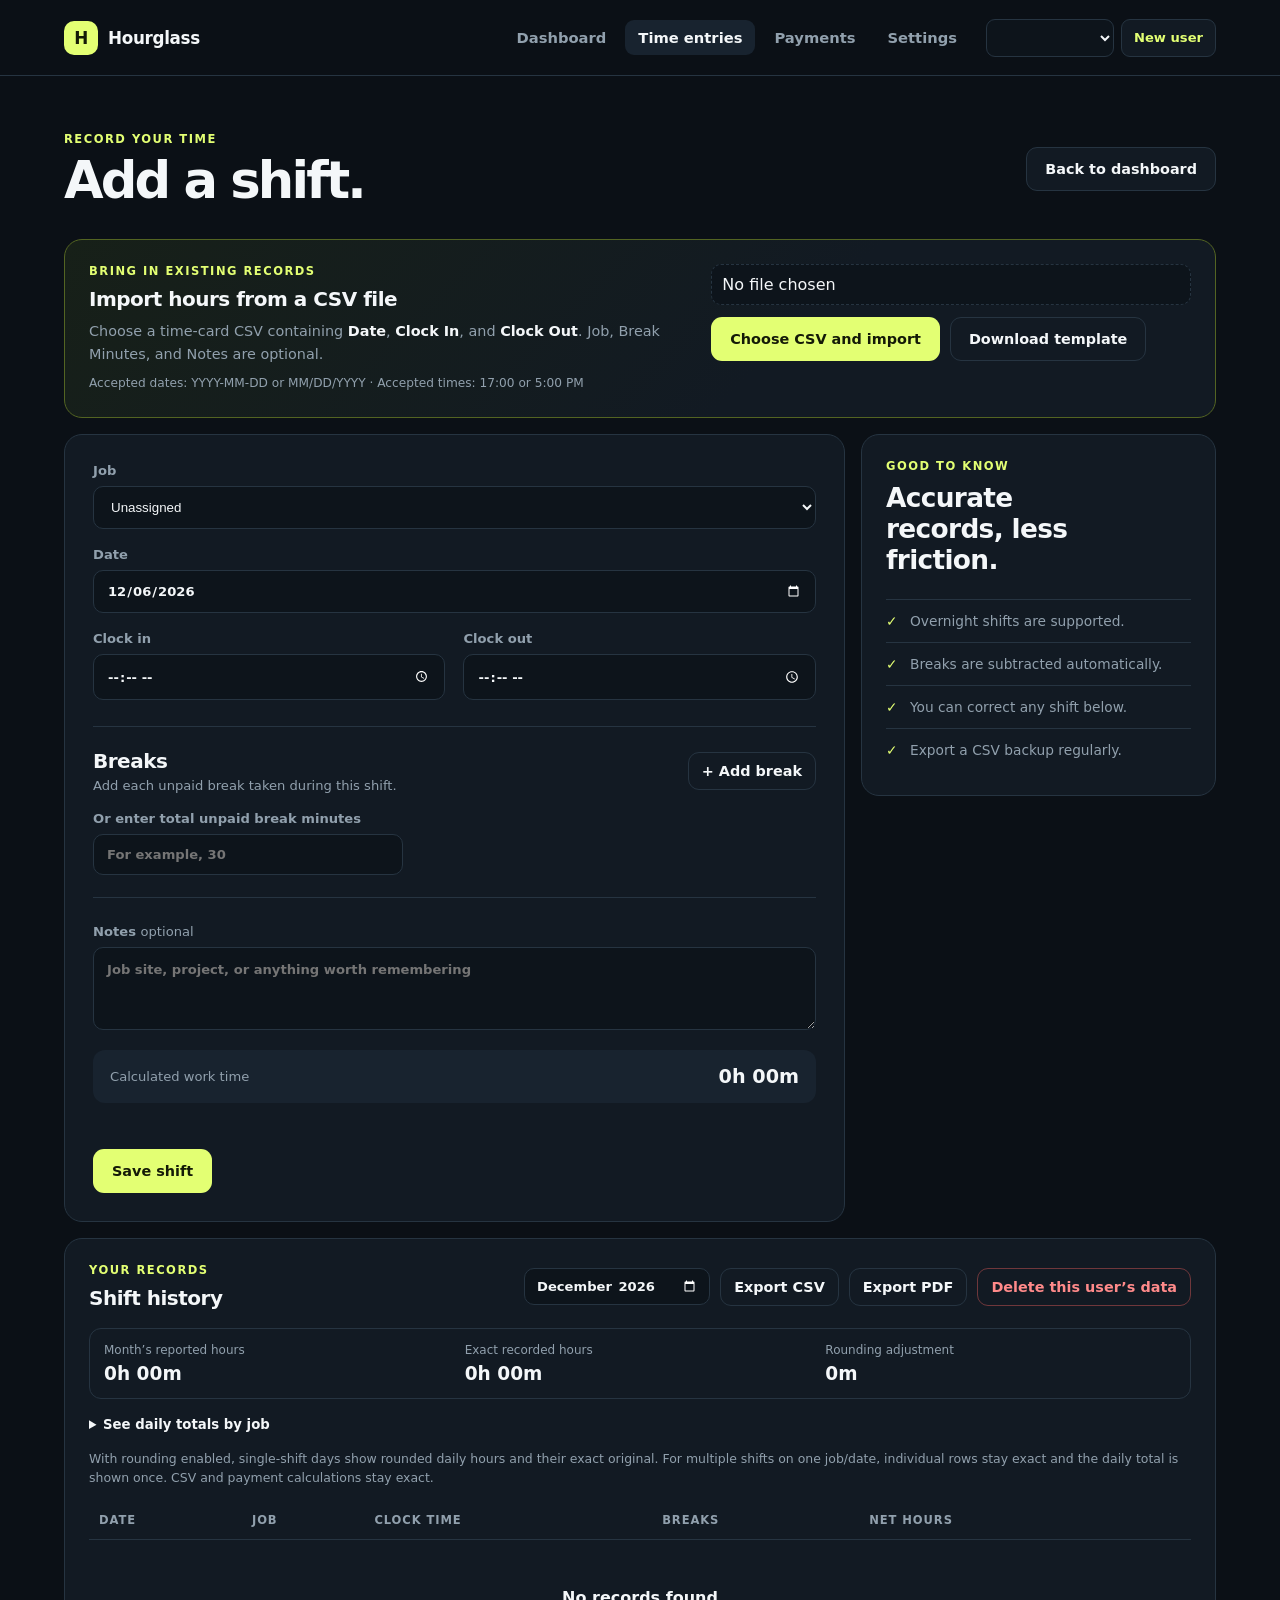
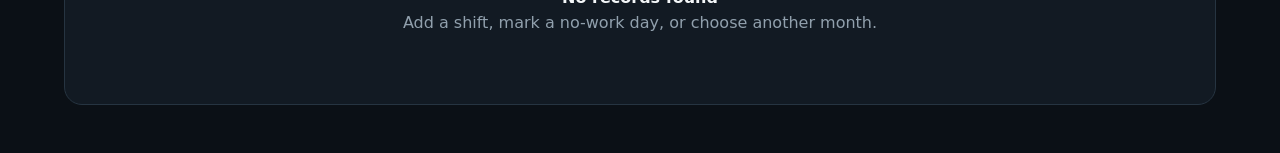
==== docs/entry.html @ 71972e92 "Build 36; added time rounding to daily hours, to nearest quarter hour" ====
<!doctype html>
<html lang="en">
<head>
  <meta charset="utf-8">
  <meta name="viewport" content="width=device-width, initial-scale=1">
  <meta http-equiv="Content-Security-Policy" content="default-src 'self'; script-src 'self'; style-src 'self' 'unsafe-inline'; img-src 'self' data: blob:; connect-src 'none'; media-src 'none'; object-src 'none'; frame-src 'none'; base-uri 'none'; form-action 'self'; worker-src 'none'; manifest-src 'self'">
  <meta name="referrer" content="no-referrer">
  <meta name="description" content="Record and manage work shifts and breaks.">
  <title>Hourglass — Time entries</title>
  <link rel="stylesheet" href="styles.css?v=36">
</head>
<body>
  <header class="site-header">
    <a class="brand" href="index.html" aria-label="Hourglass dashboard">
      <span class="brand-mark" aria-hidden="true">H</span>
      <span>Hourglass</span>
    </a>
    <div class="header-tools">
      <nav aria-label="Primary navigation">
        <a href="index.html">Dashboard</a>
        <a class="active" href="entry.html" aria-current="page">Time entries</a>
        <a href="payments.html">Payments</a>
        <a href="settings.html">Settings</a>
      </nav>
      <div class="profile-controls">
        <select id="profile-switcher" aria-label="Current user"></select>
        <button class="profile-add" id="create-profile-open" type="button">New user</button>
      </div>
    </div>
  </header>

  <main class="shell">
    <section class="page-heading compact-heading">
      <div>
        <p class="eyebrow">Record your time</p>
        <h1 id="form-title">Add a shift.</h1>
      </div>
      <a class="button secondary" href="index.html">Back to dashboard</a>
    </section>

    <section class="panel import-panel" id="import" aria-labelledby="import-title">
      <div class="import-copy">
        <p class="eyebrow">Bring in existing records</p>
        <h2 id="import-title">Import hours from a CSV file</h2>
        <p>Choose a time-card CSV containing <strong>Date</strong>, <strong>Clock In</strong>, and <strong>Clock Out</strong>. Job, Break Minutes, and Notes are optional.</p>
        <p class="import-formats">Accepted dates: YYYY-MM-DD or MM/DD/YYYY · Accepted times: 17:00 or 5:00 PM</p>
      </div>
      <div class="import-controls">
        <input id="import-file" type="file" accept=".csv,text/csv">
        <div class="import-buttons">
          <button class="button primary" id="import-csv" type="button">Choose CSV and import</button>
          <a class="button secondary" href="timecard-template.csv" download>Download template</a>
        </div>
        <div id="import-message" class="import-message" role="status" aria-live="polite"></div>
      </div>
    </section>

    <section class="entry-layout">
      <form id="shift-form" class="panel form-panel" novalidate>
        <input type="hidden" id="shift-id">
        <div class="form-grid">
          <label class="field full-field">
            <span>Job</span>
            <select id="job"></select>
          </label>
          <label class="field full-field">
            <span>Date</span>
            <input id="work-date" type="date" required>
          </label>
          <label class="field">
            <span>Clock in</span>
            <input id="clock-in" type="time" required>
          </label>
          <label class="field">
            <span>Clock out</span>
            <input id="clock-out" type="time" required>
          </label>
        </div>

        <div class="break-section">
          <div class="section-line">
            <div>
              <h2>Breaks</h2>
              <p>Add each unpaid break taken during this shift.</p>
            </div>
            <button class="button ghost small" id="add-break" type="button">+ Add break</button>
          </div>
          <div id="break-list"></div>
          <label class="field break-total-field">
            <span>Or enter total unpaid break minutes</span>
            <input id="break-minutes" type="number" min="0" max="1439" step="1" inputmode="numeric" placeholder="For example, 30">
          </label>
        </div>

        <label class="field">
          <span>Notes <em>optional</em></span>
          <textarea id="notes" rows="3" maxlength="240" placeholder="Job site, project, or anything worth remembering"></textarea>
        </label>

        <div class="calculation" aria-live="polite">
          <span>Calculated work time</span>
          <strong id="calculated-total">0h 00m</strong>
        </div>
        <div id="form-message" class="form-message" role="alert"></div>
        <div class="form-actions">
          <button class="button primary" type="submit" id="save-button">Save shift</button>
          <button class="button secondary hidden" type="button" id="cancel-edit">Cancel edit</button>
        </div>
      </form>

      <aside class="panel tips-panel">
        <p class="eyebrow">Good to know</p>
        <h2>Accurate records, less friction.</h2>
        <ul>
          <li>Overnight shifts are supported.</li>
          <li>Breaks are subtracted automatically.</li>
          <li>You can correct any shift below.</li>
          <li>Export a CSV backup regularly.</li>
        </ul>
      </aside>
    </section>

    <section class="panel history-panel" id="history">
      <div class="panel-heading history-heading">
        <div>
          <p class="eyebrow">Your records</p>
          <h2>Shift history</h2>
        </div>
        <div class="history-actions">
          <label class="field filter-field">
            <span class="sr-only">Filter shifts by month</span>
            <input type="month" id="month-filter">
          </label>
          <button class="button secondary small" id="export-csv" type="button">Export CSV</button>
          <button class="button secondary small" id="export-pdf" type="button">Export PDF</button>
          <button class="button danger-button small" id="delete-all" type="button">Delete this user’s data</button>
        </div>
      </div>
      <div class="reporting-summary" id="history-reporting-summary" aria-live="polite">
        <div><span>Month’s reported hours</span><strong id="history-reported-hours">0h 00m</strong></div>
        <div><span>Exact recorded hours</span><strong id="history-exact-hours">0h 00m</strong></div>
        <div><span>Rounding adjustment</span><strong id="history-adjustment">0m</strong></div>
      </div>
      <details class="daily-job-details">
        <summary>See daily totals by job</summary>
        <div id="history-daily-totals" class="daily-job-list"></div>
      </details>
      <p class="reporting-note">With rounding enabled, single-shift days show rounded daily hours and their exact original. For multiple shifts on one job/date, individual rows stay exact and the daily total is shown once. CSV and payment calculations stay exact.</p>
      <div class="table-wrap">
        <table>
          <thead>
            <tr><th>Date</th><th>Job</th><th>Clock time</th><th>Breaks</th><th>Net hours</th><th><span class="sr-only">Actions</span></th></tr>
          </thead>
          <tbody id="history-body"></tbody>
        </table>
      </div>
      <div id="history-empty" class="empty-state hidden">
        <strong>No records found</strong>
        <span>Add a shift, mark a no-work day, or choose another month.</span>
      </div>
    </section>
  </main>

  <dialog class="confirm-dialog profile-dialog" id="profile-dialog">
    <form id="profile-form">
      <p class="eyebrow">Local user</p>
      <h2>Create a user</h2>
      <p>This user will have separate time records, jobs, wages, payments, settings, and images in this browser.</p>
      <label class="field"><span>User name</span><input id="profile-name" type="text" maxlength="50" autocomplete="off" required placeholder="For example, John"></label>
      <div class="form-message" id="profile-message" role="alert"></div>
      <div class="dialog-actions">
        <button class="button secondary" id="profile-cancel" type="button">Cancel</button>
        <button class="button primary" type="submit">Create user</button>
      </div>
    </form>
  </dialog>

  <dialog id="pdf-dialog" class="confirm-dialog export-dialog">
    <form id="pdf-form">
      <p class="eyebrow">PDF report</p>
      <h2>Choose a date range and job</h2>
      <p>Select the dates and job to include. Both dates are included in the report.</p>
      <div class="form-grid">
        <label class="field"><span>From</span><input id="pdf-start-date" type="date" required></label>
        <label class="field"><span>To</span><input id="pdf-end-date" type="date" required></label>
      </div>
      <label class="field"><span>Job</span><select id="pdf-job-filter"></select></label>
      <div id="pdf-message" class="form-message" role="alert"></div>
      <div class="dialog-actions">
        <button class="button secondary" id="cancel-pdf" type="button">Cancel</button>
        <button class="button primary" type="submit">Download PDF</button>
      </div>
    </form>
  </dialog>

  <dialog id="delete-dialog" class="confirm-dialog">
    <form method="dialog">
      <p class="eyebrow">Permanent action</p>
      <h2>Delete this user’s recorded data?</h2>
      <p>This clears the selected user’s shifts, no-work days, and payment history. Other local users are not affected. Download a full backup first if you may need this data later.</p>
      <div class="dialog-actions">
        <button class="button secondary" value="cancel">Keep my data</button>
        <button class="button danger-button" id="confirm-delete" value="confirm">Delete everything</button>
      </div>
    </form>
  </dialog>

  <template id="break-template">
    <div class="break-row">
      <label class="field"><span>Break start</span><input class="break-start" type="time"></label>
      <label class="field"><span>Break end</span><input class="break-end" type="time"></label>
      <button class="icon-button remove-break" type="button" aria-label="Remove break">×</button>
    </div>
  </template>

  <script src="daily-rounding.js?v=1"></script>
  <script src="shared.js?v=35"></script>
  <script src="profile-ui.js?v=22"></script>
  <script src="pdf-export.js?v=36"></script>
  <script src="entries.js?v=36"></script>
</body>
</html>
---- docs/styles.css ----
:root {
  color-scheme: dark;
  --bg: #0b1016;
  --surface: #121a23;
  --surface-2: #18232f;
  --line: #263441;
  --text: #f4f7f9;
  --muted: #91a0ad;
  --accent: #e3ff73;
  --accent-dark: #141a07;
  --danger: #ff8a8a;
  --radius: 18px;
  font-family: Inter, ui-sans-serif, system-ui, -apple-system, BlinkMacSystemFont, "Segoe UI", sans-serif;
}

* { box-sizing: border-box; }
html { scroll-behavior: smooth; }
body { margin: 0; min-width: 320px; background: var(--bg); color: var(--text); }
button, input, textarea { font: inherit; }
a { color: inherit; }

.site-header { min-height: 76px; padding: 0 5vw; border-bottom: 1px solid var(--line); display: flex; align-items: center; justify-content: space-between; gap: 24px; }
.header-tools { display: flex; align-items: center; justify-content: flex-end; gap: 16px; }
.brand { display: inline-flex; align-items: center; gap: 10px; font-size: 1.05rem; font-weight: 800; text-decoration: none; letter-spacing: -.02em; }
.brand-mark { display: grid; place-items: center; width: 34px; height: 34px; border-radius: 10px; background: var(--accent); color: var(--accent-dark); font-weight: 900; }
nav { display: flex; gap: 6px; }
nav a { padding: 9px 13px; border-radius: 9px; color: var(--muted); text-decoration: none; font-size: .92rem; font-weight: 700; }
nav a:hover, nav a.active { background: var(--surface-2); color: var(--text); }
.profile-controls { display: flex; align-items: center; gap: 7px; }
.profile-controls select { width: auto; min-width: 128px; max-width: 190px; min-height: 38px; padding: 7px 30px 7px 10px; border-radius: 9px; color: var(--text); font-size: .82rem; font-weight: 750; }
.profile-add { min-height: 38px; padding: 0 12px; border: 1px solid var(--line); border-radius: 9px; background: var(--surface); color: var(--accent); font-size: .82rem; font-weight: 800; cursor: pointer; white-space: nowrap; }
.profile-add:hover { border-color: var(--accent); }

.shell { width: min(1180px, 90vw); margin: 0 auto; padding: 56px 0 48px; }
.page-heading { display: flex; justify-content: space-between; align-items: end; gap: 24px; margin-bottom: 34px; }
.heading-actions { display: flex; gap: 10px; }
.dashboard-intro { display: grid; grid-template-columns: minmax(0, 1fr) auto; grid-template-areas: "heading actions" "clock clock"; column-gap: 24px; align-items: end; }
.dashboard-heading { grid-area: heading; }
.dashboard-heading-actions { grid-area: actions; margin-bottom: 34px; }
.dashboard-intro > .quick-clock { grid-area: clock; }
.compact-heading { align-items: center; }
.eyebrow { margin: 0 0 9px; color: var(--accent); text-transform: uppercase; letter-spacing: .13em; font-size: .72rem; font-weight: 850; }
h1 { margin: 0; max-width: 700px; font-size: clamp(2.25rem, 5vw, 4.5rem); line-height: .98; letter-spacing: -.055em; }
.compact-heading h1 { font-size: clamp(2rem, 4vw, 3.5rem); }
h2 { margin: 0; font-size: 1.25rem; letter-spacing: -.025em; }

.button { min-height: 44px; padding: 0 18px; border: 1px solid transparent; border-radius: 11px; display: inline-flex; align-items: center; justify-content: center; gap: 8px; font-weight: 800; font-size: .9rem; text-decoration: none; cursor: pointer; }
.button.primary { background: var(--accent); color: var(--accent-dark); }
.button.primary:hover { background: #edff9f; }
.button.secondary { background: var(--surface); border-color: var(--line); color: var(--text); }
.button.ghost { background: transparent; border-color: var(--line); color: var(--text); }
.button.danger-button { background: transparent; border-color: #6f373b; color: var(--danger); }
.button.danger-button:hover { background: #301b20; }
.button.small { min-height: 38px; padding: 0 13px; }

.metric-grid { display: grid; grid-template-columns: repeat(4, 1fr); gap: 16px; margin-bottom: 16px; }
.quick-clock { margin-bottom: 16px; display: grid; grid-template-columns: minmax(340px, 1.35fr) minmax(190px, .8fr) minmax(220px, 1fr) auto; gap: 24px; align-items: center; border-color: #536422; background: linear-gradient(135deg, #182119, var(--surface) 58%); }
.clock-evidence { display: grid; grid-template-columns: 150px minmax(170px, 1fr); gap: 16px; align-items: center; }
.clock-photo { display: grid; gap: 7px; }
.photo-frame { width: 150px; height: 112px; padding: 0; border: 1px dashed #58674a; border-radius: 13px; overflow: hidden; background: #0d141b; color: var(--muted); cursor: pointer; }
.photo-frame:hover, .photo-frame:focus-visible { border-color: var(--accent); outline: none; }
.photo-frame img { width: 100%; height: 100%; display: block; object-fit: cover; }
.photo-frame:has(img:not(.hidden)) { border-style: solid; cursor: zoom-in; }
.photo-frame > span { height: 100%; display: grid; place-content: center; gap: 3px; }
.photo-frame b { color: var(--accent); font-size: 1.6rem; line-height: 1; }
.photo-frame strong { color: var(--text); font-size: .78rem; }
.photo-frame small { font-size: .68rem; }
.photo-actions { display: flex; justify-content: center; gap: 2px; }
.photo-actions .text-button { padding: 3px 5px; font-size: .7rem; }
.photo-message { min-height: 14px; color: var(--accent); text-align: center; font-size: .66rem; line-height: 1.25; }
.photo-summary { min-width: 0; padding: 12px; border: 1px solid var(--line); border-radius: 11px; background: rgba(13, 20, 27, .65); }
.photo-summary .eyebrow { margin-bottom: 8px; }
.photo-summary > small { display: block; margin-top: 9px; color: var(--muted); font-size: .62rem; line-height: 1.35; }
.metadata-list, .history-photo-metadata { margin: 0; display: grid; gap: 6px; }
.metadata-list > div, .history-photo-metadata > div { min-width: 0; display: grid; gap: 1px; }
.metadata-list dt, .history-photo-metadata dt { color: var(--muted); font-size: .62rem; }
.metadata-list dd, .history-photo-metadata dd { margin: 0; overflow-wrap: anywhere; color: var(--text); font-size: .72rem; font-weight: 750; line-height: 1.3; }
.clock-now, .clock-state { display: grid; gap: 5px; }
.clock-now .eyebrow, .clock-state .eyebrow { margin-bottom: 3px; }
.clock-now time { font-variant-numeric: tabular-nums; font-size: clamp(2rem, 4vw, 3.4rem); font-weight: 850; line-height: 1; letter-spacing: -.05em; }
.clock-now > span, .clock-state > p:not(.eyebrow) { color: var(--muted); font-size: .82rem; }
.clock-state h2 { font-size: 1.35rem; }
.clock-state > p:not(.eyebrow) { margin: 1px 0 0; }
.quick-job-field { max-width: 250px; margin-top: 7px; display: grid; grid-template-columns: auto minmax(0, 1fr); gap: 9px; align-items: center; color: var(--muted); font-size: .72rem; font-weight: 750; }
.quick-job-field select { padding: 7px 9px; font-size: .78rem; }
.quick-job-field select:disabled { opacity: .72; cursor: not-allowed; }
.elapsed-time { width: max-content; margin-top: 5px; padding: 5px 9px; border-radius: 7px; background: rgba(227, 255, 115, .1); color: var(--accent); font-size: .78rem; font-variant-numeric: tabular-nums; }
.clock-action { min-width: 118px; }
.clock-action.clock-out { border-color: #6f373b; background: #341c21; color: #ffb2b2; }
.clock-action.clock-out:hover { background: #472329; }
.clock-buttons { display: grid; gap: 8px; min-width: 118px; }
.clock-buttons .button { width: 100%; }
.clock-buttons .break-running { border-color: var(--accent); color: var(--accent); }
.no-work-button { border-color: #53606b; color: var(--muted); font-size: .78rem; }
.no-work-button:hover { border-color: var(--accent); color: var(--text); }
.no-work-button.undo { border-color: #70622f; color: #ffe29a; }
.button:disabled { opacity: .45; cursor: not-allowed; }
.metric-card { min-height: 174px; padding: 24px; border: 1px solid var(--line); border-radius: var(--radius); background: var(--surface); display: flex; flex-direction: column; justify-content: space-between; }
.metric-card > span { color: var(--muted); font-size: .88rem; font-weight: 750; }
.metric-card strong { font-size: clamp(2rem, 4vw, 3.15rem); letter-spacing: -.055em; }
.metric-card small { color: var(--muted); font-size: .82rem; }
.accent-card { background: var(--accent); color: var(--accent-dark); border-color: var(--accent); }
.accent-card > span, .accent-card small { color: #3d4717; }
.awaiting-card { border-color: #725354; background: linear-gradient(145deg, #24191d, var(--surface)); }
.awaiting-card > span { color: #ffb2b2; }

.dashboard-grid { display: grid; grid-template-columns: 1.35fr 1fr; gap: 16px; }
.panel { padding: 24px; border: 1px solid var(--line); border-radius: var(--radius); background: var(--surface); }
.panel-heading, .section-line { display: flex; justify-content: space-between; align-items: center; gap: 16px; }
.legend { color: var(--muted); font-size: .78rem; }
.legend i { display: inline-block; width: 8px; height: 8px; margin-right: 6px; border-radius: 50%; background: var(--accent); }
.chart-controls { display: flex; align-items: end; gap: 14px; }
.chart-job-filter { display: grid; gap: 4px; color: var(--muted); font-size: .68rem; font-weight: 750; }
.chart-job-filter select { min-width: 145px; max-width: 210px; padding: 7px 30px 7px 9px; font-size: .76rem; }
.text-link { color: var(--accent); font-size: .82rem; font-weight: 800; text-decoration: none; }

.week-chart { height: 230px; padding-top: 28px; display: grid; grid-template-columns: repeat(7, 1fr); align-items: end; gap: 10px; }
.chart-column { height: 100%; display: grid; grid-template-rows: 20px 1fr 20px; gap: 7px; text-align: center; color: var(--muted); font-size: .72rem; }
.chart-value { color: var(--text); font-weight: 750; }
.chart-track { height: 100%; border-radius: 7px; background: #0d141b; display: flex; align-items: end; overflow: hidden; }
.chart-track i { display: block; width: 100%; min-height: 0; border-radius: 7px; background: linear-gradient(180deg, var(--accent), #82a817); }
.recent-list { margin-top: 20px; }
.recent-item { padding: 15px 0; border-bottom: 1px solid var(--line); display: flex; align-items: center; justify-content: space-between; gap: 12px; }
.recent-item:last-child { border-bottom: 0; }
.recent-item div { display: grid; gap: 4px; }
.recent-item span { color: var(--muted); font-size: .8rem; }
.privacy-note { margin: 20px 0 0; text-align: center; color: var(--muted); font-size: .78rem; }

.entry-layout { min-width: 0; display: grid; grid-template-columns: minmax(0, 1.65fr) minmax(260px, .75fr); gap: 16px; align-items: start; }
.import-panel { margin-bottom: 16px; display: grid; grid-template-columns: minmax(0, 1.1fr) minmax(320px, .9fr); gap: 36px; align-items: center; border-color: #536422; background: linear-gradient(135deg, #172018, var(--surface) 62%); }
.import-copy > p:not(.eyebrow) { margin: 9px 0 0; max-width: 620px; color: var(--muted); font-size: .9rem; line-height: 1.55; }
.import-copy > p strong { color: var(--text); }
.import-formats { font-size: .76rem !important; }
.import-controls { display: grid; gap: 12px; }
.import-controls input[type="file"] { padding: 10px; border-style: dashed; }
.import-controls input[type="file"]::file-selector-button { display: none; }
.import-buttons { display: flex; gap: 10px; }
.import-message { min-height: 20px; color: var(--accent); font-size: .82rem; }
.form-panel { min-width: 0; max-width: 100%; padding: 28px; }
.form-grid { min-width: 0; display: grid; grid-template-columns: minmax(0, 1fr) minmax(0, 1fr); gap: 18px; }
.full-field { grid-column: 1 / -1; }
.field { min-width: 0; display: grid; gap: 8px; color: var(--muted); font-size: .82rem; font-weight: 750; }
.field em { font-weight: 500; font-style: normal; }
input, textarea, select { width: 100%; min-width: 0; max-width: 100%; border: 1px solid var(--line); border-radius: 10px; background: #0d141b; color: var(--text); padding: 12px 13px; outline: none; }
input:focus, textarea:focus, select:focus { border-color: var(--accent); box-shadow: 0 0 0 3px rgba(227, 255, 115, .1); }
textarea { resize: vertical; line-height: 1.45; }
.break-section, #break-list { min-width: 0; max-width: 100%; }
.break-section { margin: 26px 0; padding: 22px 0; border-top: 1px solid var(--line); border-bottom: 1px solid var(--line); }
.section-line p { margin: 5px 0 0; color: var(--muted); font-size: .82rem; }
.break-row { margin-top: 14px; display: grid; grid-template-columns: 1fr 1fr 38px; gap: 10px; align-items: end; }
.break-total-field { max-width: 310px; margin-top: 18px; }
.icon-button { width: 38px; height: 42px; border: 1px solid var(--line); border-radius: 9px; background: transparent; color: var(--muted); font-size: 1.45rem; cursor: pointer; }
.icon-button:hover { color: var(--danger); border-color: var(--danger); }
.calculation { margin-top: 20px; padding: 15px 17px; border-radius: 12px; background: var(--surface-2); display: flex; justify-content: space-between; align-items: center; }
.calculation span { color: var(--muted); font-size: .82rem; }
.calculation strong { font-size: 1.2rem; }
.form-actions { margin-top: 16px; display: flex; gap: 10px; }
.form-message { min-height: 20px; margin-top: 10px; color: var(--accent); font-size: .82rem; }
.tips-panel h2 { max-width: 240px; font-size: 1.65rem; }
.tips-panel ul { margin: 24px 0 0; padding: 0; list-style: none; }
.tips-panel li { padding: 13px 0 13px 24px; border-top: 1px solid var(--line); color: var(--muted); font-size: .86rem; position: relative; }
.tips-panel li::before { content: '✓'; position: absolute; left: 0; color: var(--accent); font-weight: 900; }

.history-panel { margin-top: 16px; }
.history-heading { margin-bottom: 18px; }
.history-actions { display: flex; flex-wrap: wrap; align-items: center; justify-content: flex-end; gap: 10px; }
.filter-field input { min-width: 170px; padding: 9px 11px; }
.table-wrap { overflow-x: auto; }
table { width: 100%; border-collapse: collapse; min-width: 720px; }
th { padding: 12px 10px; border-bottom: 1px solid var(--line); color: var(--muted); font-size: .72rem; text-align: left; text-transform: uppercase; letter-spacing: .08em; }
td { padding: 17px 10px; border-bottom: 1px solid var(--line); color: var(--muted); font-size: .86rem; }
td strong { color: var(--text); }
td span { display: block; margin-top: 4px; font-size: .76rem; }
.row-actions { text-align: right; white-space: nowrap; }
.text-button { padding: 5px 7px; border: 0; background: transparent; color: var(--accent); font-weight: 750; cursor: pointer; }
.text-button.danger { color: var(--danger); }
.no-work-row td { background: rgba(58, 91, 137, .08); }
.shift-detail-row > td { padding: 0 10px 18px; background: #0d141b; }
.shift-detail { padding: 20px; border: 1px solid var(--line); border-radius: 14px; display: grid; grid-template-columns: auto minmax(260px, 1.4fr) minmax(200px, .8fr); gap: 24px; background: var(--surface); }
.shift-detail.no-work-detail { grid-template-columns: minmax(260px, 1.4fr) minmax(200px, .8fr); }
.shift-photo { width: 190px; margin: 0; }
.shift-photo img { display: block; width: 190px; height: 150px; border-radius: 11px; object-fit: cover; }
.shift-photo figcaption { margin-top: 7px; color: var(--muted); font-size: .72rem; }
.history-photo-metadata { margin-top: 10px; padding-top: 9px; border-top: 1px solid var(--line); }
.shift-timeline { display: grid; gap: 0; }
.timeline-item { min-height: 58px; display: grid; grid-template-columns: 18px 1fr; gap: 10px; position: relative; }
.timeline-item:not(:last-child)::before { content: ''; position: absolute; left: 5px; top: 14px; bottom: -4px; width: 1px; background: var(--line); }
.timeline-item i { width: 11px; height: 11px; margin-top: 4px; border: 2px solid var(--accent); border-radius: 50%; background: var(--surface); z-index: 1; }
.timeline-item div { display: grid; align-content: start; gap: 3px; }
.timeline-item strong { font-size: .84rem; }
.timeline-item span { color: var(--muted); font-size: .78rem; line-height: 1.4; }
.timeline-item small { color: var(--accent); font-size: .7rem; }
.shift-summary { display: grid; align-content: start; gap: 12px; }
.shift-summary > div { padding: 11px 12px; border-radius: 9px; background: var(--surface-2); display: grid; gap: 3px; }
.shift-summary span { color: var(--muted); font-size: .7rem; }
.shift-summary strong { font-size: .88rem; }
.shift-note { margin: 3px 0 0; color: var(--muted); font-size: .78rem; line-height: 1.5; }
.pay-estimate { margin-top: 5px; color: #ffb2b2 !important; font-weight: 800; }
.settings-shell { max-width: 940px; }
.settings-layout { display: grid; grid-template-columns: minmax(0, 1.5fr) minmax(260px, .75fr); gap: 16px; align-items: start; }
.settings-form { padding: 28px; }
.settings-section { padding-bottom: 28px; margin-bottom: 26px; border-bottom: 1px solid var(--line); }
.settings-description { margin: 8px 0 20px; color: var(--muted); font-size: .88rem; line-height: 1.5; }
.settings-fields { margin-top: 0; }
.settings-single-field { max-width: 280px; }
.job-list { display: grid; gap: 12px; }
.job-row { display: grid; grid-template-columns: minmax(170px, 1.2fr) minmax(120px, .65fr) minmax(160px, .85fr) 38px; gap: 10px; align-items: end; }
/* The rounding preference occupies its own line so job removal stays visible. */
.job-row .job-rounding-option { grid-column: 1 / 4; grid-row: 2; display: flex; align-items: center; gap: 9px; font-size: .81rem; color: var(--muted); cursor: pointer; line-height: 1.45; }
.job-row .job-rounding-option input { flex: 0 0 auto; accent-color: var(--accent); width: 17px; height: 17px; }
.job-row .remove-job { grid-column: 4; grid-row: 1; }
.job-default-field { margin-top: 18px; }
.reporting-summary { display: grid; grid-template-columns: repeat(3, minmax(0, 1fr)); gap: 10px; padding: 14px; border: 1px solid var(--line); border-radius: 12px; margin: 0 0 10px; }
.reporting-summary div { display: grid; gap: 6px; }
.reporting-summary span { font-size: .75rem; color: var(--muted); }
.reporting-summary strong { font-size: 1.16rem; }
.reporting-note { color: var(--muted); font-size: .78rem; line-height: 1.5; margin: 0 0 14px; }
.daily-job-details { margin: 0 0 10px; font-size: .83rem; }
.daily-job-details summary { cursor: pointer; font-weight: 750; padding: 8px 0; }
.daily-job-list { display: grid; gap: 7px; padding: 8px 0 12px; }
.daily-job-item { display: grid; grid-template-columns: 1fr auto; gap: 2px 12px; padding: 9px 12px; border-radius: 9px; background: var(--surface-2, var(--surface)); border: 1px solid var(--line); }
.daily-job-item small { color: var(--muted); grid-column: 1 / -1; }
.net-exact-note { display: block; margin-top: 4px; color: var(--muted); font-size: .71rem; line-height: 1.35; }

.pay-preview { display: grid; gap: 8px; position: sticky; top: 20px; }
.pay-preview > span { margin-top: 11px; color: var(--muted); font-size: .8rem; font-weight: 750; }
.pay-preview > strong { font-size: 2rem; letter-spacing: -.045em; }
.pay-preview > p:not(.eyebrow) { margin: 15px 0 0; padding-top: 17px; border-top: 1px solid var(--line); color: var(--muted); font-size: .78rem; line-height: 1.5; }
.backup-panel { margin-top: 16px; }
.backup-panel > div:first-child > p:not(.eyebrow) { max-width: 780px; margin: 10px 0 0; color: var(--muted); font-size: .88rem; line-height: 1.55; }
.backup-controls { margin-top: 20px; display: flex; flex-wrap: wrap; gap: 10px; }
.backup-panel > small { display: block; max-width: 780px; margin-top: 4px; color: var(--muted); font-size: .72rem; line-height: 1.45; }
.restore-dialog-content { padding: 28px; }
.restore-summary { margin: -10px 0 20px; padding-left: 20px; color: var(--text); line-height: 1.7; }
.confirm-dialog .restore-warning { margin-bottom: 8px; padding: 12px; border: 1px solid #6f373b; border-radius: 10px; background: rgba(255, 138, 138, .07); color: #ffb2b2; font-size: .82rem; }
.payment-metrics { grid-template-columns: repeat(3, 1fr); }
.payments-layout { display: grid; grid-template-columns: minmax(0, 1.65fr) minmax(250px, .65fr); gap: 16px; align-items: start; }
.payment-form { padding: 28px; }
.payment-fields { margin-top: 22px; }
.payment-shift-section { margin-top: 28px; padding-top: 24px; border-top: 1px solid var(--line); }
.payment-shift-section .section-line { align-items: flex-start; }
.payment-shift-section .section-line p { max-width: 420px; }
.payment-expected { min-width: 145px; display: grid; justify-items: end; gap: 2px; text-align: right; }
.payment-expected span, .payment-expected small { color: var(--muted); font-size: .72rem; }
.payment-expected strong { color: var(--accent); font-size: 1.35rem; }
.payment-shift-list { max-height: 360px; margin-top: 18px; display: grid; gap: 8px; overflow-y: auto; }
.payment-shift-option { padding: 12px 13px; border: 1px solid var(--line); border-radius: 11px; display: grid; grid-template-columns: 20px minmax(0, 1fr); gap: 11px; align-items: center; background: #0d141b; cursor: pointer; }
.payment-shift-option:hover { border-color: #536422; }
.payment-shift-option:has(input:checked) { border-color: var(--accent); background: rgba(227, 255, 115, .06); }
.payment-shift-option input { width: 17px; height: 17px; margin: 0; accent-color: var(--accent); }
.payment-shift-option > span { min-width: 0; display: grid; gap: 4px; }
.payment-shift-option strong { font-size: .84rem; }
.payment-shift-option small { color: var(--muted); font-size: .75rem; line-height: 1.4; }
.payment-shift-empty { padding: 22px; border: 1px dashed var(--line); border-radius: 11px; color: var(--muted); text-align: center; font-size: .82rem; }
.payment-guidance, .payment-guidance p { color: var(--muted); }
.payment-guidance { position: sticky; top: 20px; }
.payment-guidance h2 { color: var(--text); }
.payment-guidance p { margin: 12px 0 0; font-size: .82rem; line-height: 1.55; }
.payment-history { margin-top: 16px; }
.payment-list { margin-top: 18px; display: grid; gap: 10px; }
.payment-record { padding: 18px; border: 1px solid var(--line); border-radius: 13px; background: #0d141b; }
.payment-record-heading { display: flex; align-items: flex-start; justify-content: space-between; gap: 16px; }
.payment-record-heading > div:first-child { display: grid; gap: 4px; }
.payment-record-heading h3 { margin: 0; font-size: 1rem; }
.payment-record-heading span { color: var(--muted); font-size: .76rem; }
.payment-record-stats { margin-top: 15px; display: grid; grid-template-columns: repeat(3, 1fr); gap: 8px; }
.payment-record-stats > div { min-width: 0; padding: 10px; border-radius: 9px; display: grid; gap: 4px; background: var(--surface-2); }
.payment-record-stats span { color: var(--muted); font-size: .68rem; }
.payment-record-stats strong { overflow-wrap: anywhere; font-size: .8rem; }
.difference-negative { color: var(--danger); }
.difference-positive { color: var(--accent); }
.payment-record-notes { margin: 13px 0 0; color: var(--muted); font-size: .76rem; line-height: 1.45; overflow-wrap: anywhere; }
.empty-state { min-height: 140px; display: grid; place-content: center; gap: 6px; text-align: center; color: var(--muted); }
.empty-state strong { color: var(--text); }
.confirm-dialog { width: min(480px, 92vw); padding: 0; border: 1px solid var(--line); border-radius: var(--radius); background: var(--surface); color: var(--text); box-shadow: 0 26px 80px rgba(0, 0, 0, .55); }
.confirm-dialog::backdrop { background: rgba(3, 7, 10, .78); backdrop-filter: blur(3px); }
.image-zoom-dialog { width: min(94vw, 1180px); height: min(92vh, 900px); padding: 16px; border: 1px solid var(--line); border-radius: var(--radius); background: #080d12; color: var(--text); box-shadow: 0 26px 80px rgba(0, 0, 0, .7); }
.image-zoom-dialog::backdrop { background: rgba(2, 5, 8, .9); backdrop-filter: blur(4px); }
.image-zoom-dialog[open] { display: grid; grid-template-rows: auto minmax(0, 1fr); gap: 12px; }
.zoom-heading { display: flex; align-items: center; justify-content: space-between; gap: 20px; }
.image-zoom-dialog img { width: 100%; height: 100%; min-height: 0; border-radius: 11px; object-fit: contain; background: #030609; }
.confirm-dialog form { padding: 28px; }
.profile-dialog .field { margin: 20px 0 4px; }
.confirm-dialog h2 { font-size: 1.6rem; }
.confirm-dialog p:not(.eyebrow) { margin: 13px 0 24px; color: var(--muted); line-height: 1.55; }
.export-dialog .form-grid { margin-bottom: 4px; }
.export-dialog .form-message { margin-bottom: 12px; }
.dialog-actions { display: flex; justify-content: flex-end; gap: 10px; }
.hidden { display: none !important; }
.sr-only { position: absolute; width: 1px; height: 1px; padding: 0; margin: -1px; overflow: hidden; clip: rect(0, 0, 0, 0); white-space: nowrap; border: 0; }

@media (max-width: 820px) {
  .site-header { flex-wrap: wrap; padding-top: 12px; padding-bottom: 12px; }
  .header-tools { flex: 1 1 560px; justify-content: space-between; }
  .shell { width: min(92vw, 680px); padding-top: 38px; }
  .metric-grid, .dashboard-grid, .entry-layout, .import-panel, .settings-layout, .quick-clock, .payments-layout { grid-template-columns: 1fr; }
  .metric-grid { grid-template-columns: 1fr 1fr; }
  .metric-card { min-height: 150px; }
  .tips-panel { display: none; }
  .pay-preview { position: static; }
  .payment-guidance { position: static; }
  .quick-clock { gap: 18px; }
  .clock-evidence { grid-template-columns: 150px minmax(0, 1fr); }
  .clock-photo { justify-items: start; }
  .photo-actions { justify-content: flex-start; }
  .photo-message { text-align: left; }
  .clock-action { width: 100%; }
  .shift-detail { grid-template-columns: 1fr; }
  .shift-detail.no-work-detail { grid-template-columns: 1fr; }
}

@media (max-width: 560px) {
  .site-header { padding: 12px 4vw; align-items: flex-start; gap: 8px; }
  .brand > span:last-child { display: none; }
  .header-tools { width: 100%; flex-wrap: wrap; gap: 8px; }
  nav { flex: 1 1 auto; }
  nav a { padding: 9px 7px; font-size: .76rem; }
  .profile-controls { width: 100%; }
  .profile-controls select { flex: 1; max-width: none; }
  .page-heading { align-items: stretch; flex-direction: column; }
  .page-heading .button { align-self: stretch; }
  .heading-actions, .import-buttons { flex-direction: column; }
  .dashboard-intro { grid-template-columns: minmax(0, 1fr); grid-template-areas: "heading" "clock" "actions"; column-gap: 0; }
  .dashboard-heading { margin-bottom: 16px; }
  .dashboard-intro > .quick-clock { margin-bottom: 0; }
  .dashboard-heading-actions { margin: 12px 0 28px; }
  .dashboard-heading-actions .button { width: 100%; }
  .metric-grid, .form-grid { grid-template-columns: minmax(0, 1fr); }
  .full-field { grid-column: auto; }
  .entry-layout, #shift-form, .form-panel, .form-grid, .form-grid > *, .break-section, #break-list, .break-row, .field {
    width: 100%;
    min-width: 0;
    max-width: 100%;
  }
  input[type="date"], input[type="time"], input[type="month"] {
    display: block;
    width: 100% !important;
    min-width: 0 !important;
    max-width: 100% !important;
    inline-size: 100% !important;
    min-inline-size: 0 !important;
    max-inline-size: 100% !important;
    font-size: 16px;
  }
  .metric-card { min-height: 138px; }
  .panel, .form-panel { padding: 19px; }
  .week-chart { gap: 5px; }
  .break-row { grid-template-columns: minmax(0, 1fr); }
  .job-row { grid-template-columns: 1fr; }
  .job-row .job-rounding-option, .job-row .remove-job { grid-column: 1; grid-row: auto; }
  .job-row .icon-button { width: 100%; }
  .reporting-summary { grid-template-columns: 1fr; }
  .break-row .icon-button { grid-column: auto; width: 100%; }
  .history-heading, .history-actions { align-items: stretch; flex-direction: column; }
  .history-actions { width: 100%; }
  .filter-field input, .history-actions .button { width: 100%; }
  .dialog-actions { flex-direction: column; }
  .clock-evidence { grid-template-columns: 1fr; }
  .photo-frame { width: 100%; height: 210px; }
  .clock-photo { width: 100%; }
  .shift-photo, .shift-photo img { width: 100%; }
  .shift-photo img { height: 210px; }
  .payment-shift-section .section-line, .payment-record-heading { align-items: stretch; flex-direction: column; }
  .payment-expected { justify-items: start; text-align: left; }
  .payment-record-stats { grid-template-columns: 1fr 1fr; }
  .dashboard-grid .panel-heading { align-items: stretch; flex-direction: column; }
  .chart-controls { align-items: stretch; justify-content: space-between; }
  .chart-job-filter { flex: 1; }
  .chart-job-filter select { max-width: none; }
}
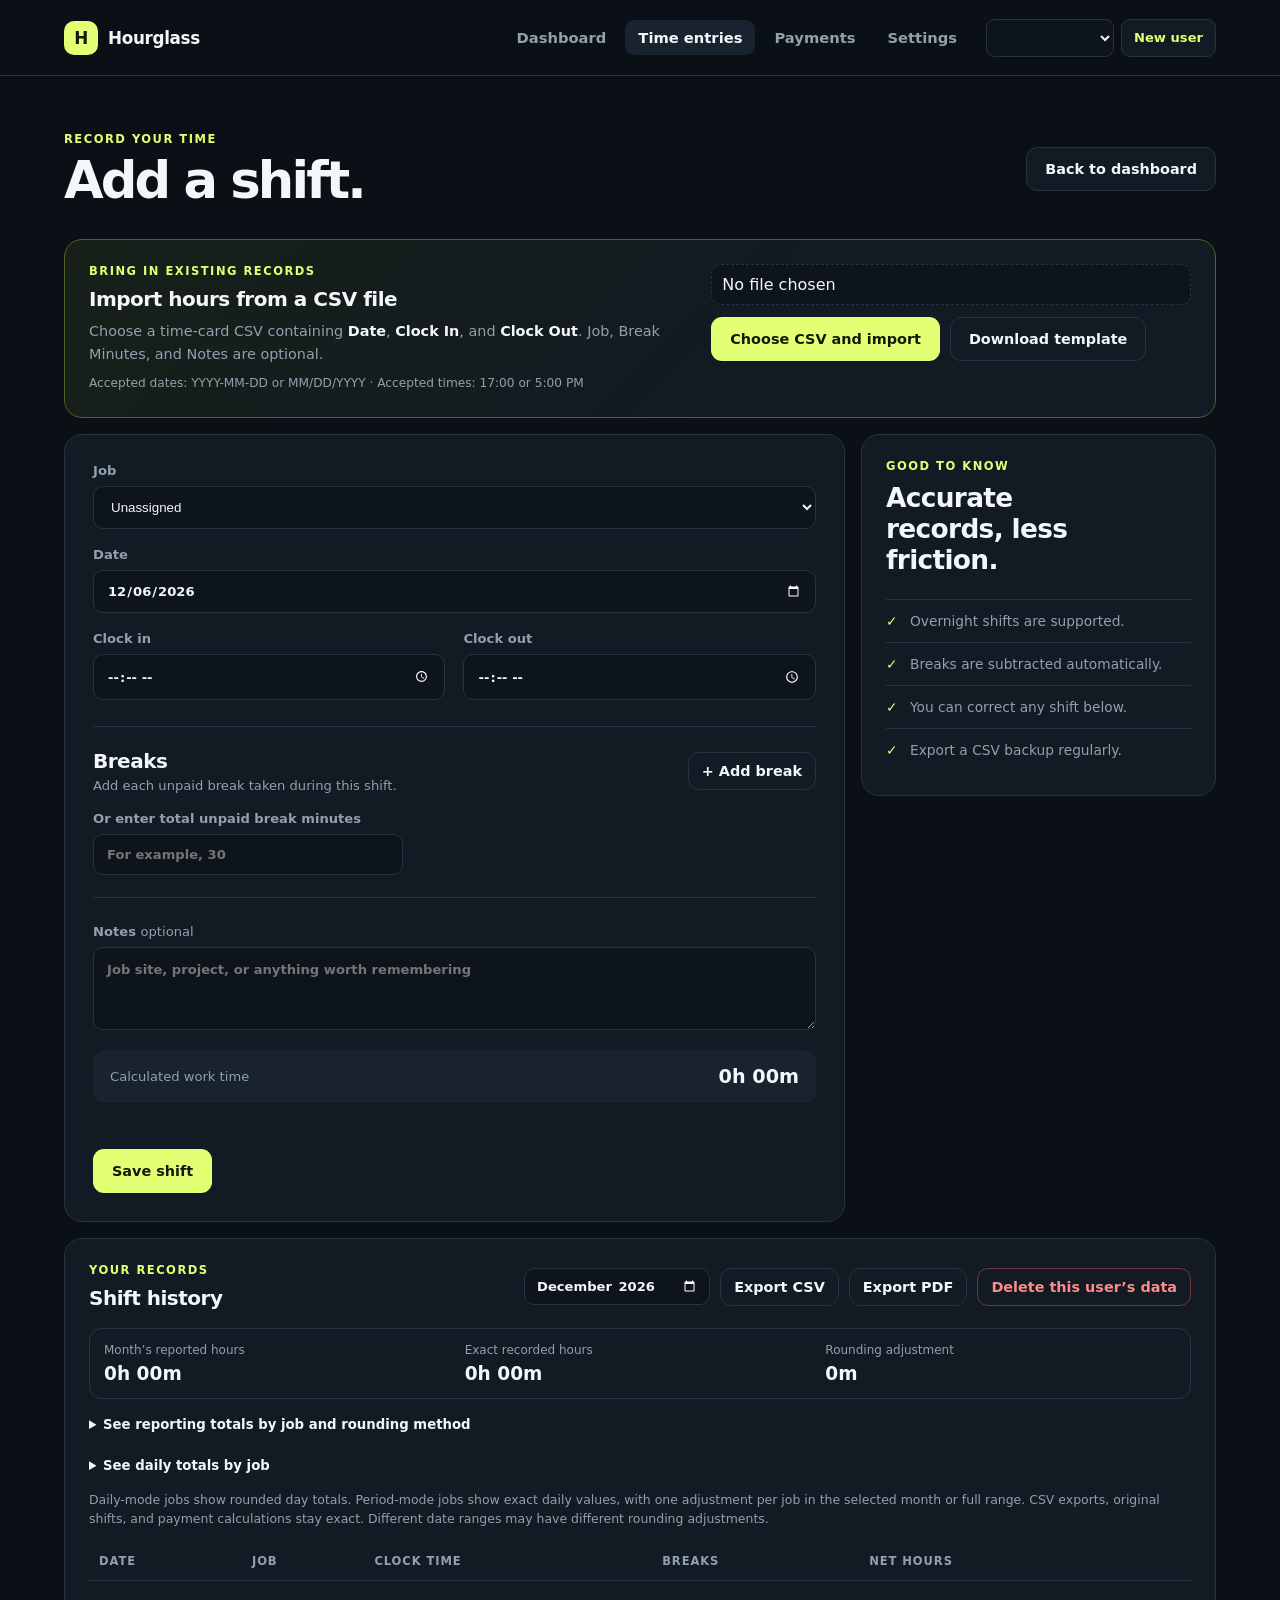
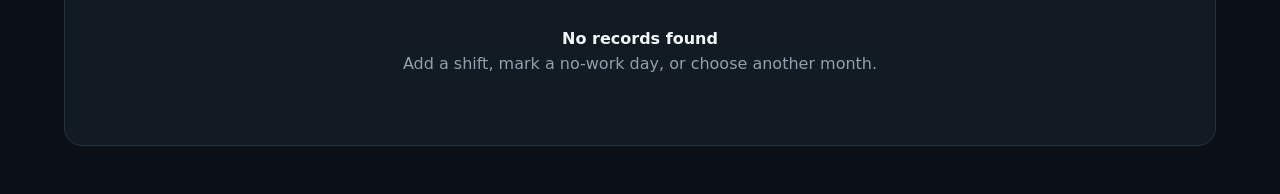
==== commit a33de5f5: "Build 37: Add configurable per-job rounding methods" ====
--- a/docs/entry.html
+++ b/docs/entry.html
@@ -7,7 +7,7 @@
   <meta name="referrer" content="no-referrer">
   <meta name="description" content="Record and manage work shifts and breaks.">
   <title>Hourglass — Time entries</title>
-  <link rel="stylesheet" href="styles.css?v=36">
+  <link rel="stylesheet" href="styles.css?v=37">
 </head>
 <body>
   <header class="site-header">
@@ -137,15 +137,19 @@
         </div>
       </div>
       <div class="reporting-summary" id="history-reporting-summary" aria-live="polite">
-        <div><span>Month’s reported hours</span><strong id="history-reported-hours">0h 00m</strong></div>
+        <div><span id="history-range-label">Month’s reported hours</span><strong id="history-reported-hours">0h 00m</strong></div>
         <div><span>Exact recorded hours</span><strong id="history-exact-hours">0h 00m</strong></div>
         <div><span>Rounding adjustment</span><strong id="history-adjustment">0m</strong></div>
       </div>
+      <details class="daily-job-details">
+        <summary>See reporting totals by job and rounding method</summary>
+        <div id="history-job-totals" class="daily-job-list"></div>
+      </details>
       <details class="daily-job-details">
         <summary>See daily totals by job</summary>
         <div id="history-daily-totals" class="daily-job-list"></div>
       </details>
-      <p class="reporting-note">With rounding enabled, single-shift days show rounded daily hours and their exact original. For multiple shifts on one job/date, individual rows stay exact and the daily total is shown once. CSV and payment calculations stay exact.</p>
+      <p class="reporting-note">Daily-mode jobs show rounded day totals. Period-mode jobs show exact daily values, with one adjustment per job in the selected month or full range. CSV exports, original shifts, and payment calculations stay exact. Different date ranges may have different rounding adjustments.</p>
       <div class="table-wrap">
         <table>
           <thead>
@@ -213,10 +217,10 @@
     </div>
   </template>
 
-  <script src="daily-rounding.js?v=1"></script>
-  <script src="shared.js?v=35"></script>
+  <script src="daily-rounding.js?v=37"></script>
+  <script src="shared.js?v=37"></script>
   <script src="profile-ui.js?v=22"></script>
-  <script src="pdf-export.js?v=36"></script>
-  <script src="entries.js?v=36"></script>
+  <script src="pdf-export.js?v=37"></script>
+  <script src="entries.js?v=37"></script>
 </body>
 </html>
--- a/docs/styles.css
+++ b/docs/styles.css
@@ -205,9 +205,9 @@
 .settings-single-field { max-width: 280px; }
 .job-list { display: grid; gap: 12px; }
 .job-row { display: grid; grid-template-columns: minmax(170px, 1.2fr) minmax(120px, .65fr) minmax(160px, .85fr) 38px; gap: 10px; align-items: end; }
-/* The rounding preference occupies its own line so job removal stays visible. */
-.job-row .job-rounding-option { grid-column: 1 / 4; grid-row: 2; display: flex; align-items: center; gap: 9px; font-size: .81rem; color: var(--muted); cursor: pointer; line-height: 1.45; }
-.job-row .job-rounding-option input { flex: 0 0 auto; accent-color: var(--accent); width: 17px; height: 17px; }
+/* Independent rounding method occupies its own row; remove action remains visible. */
+.job-row .job-rounding-option { grid-column: 1 / 4; grid-row: 2; min-width: 0; max-width: 410px; }
+.job-row .job-rounding-option select { width: 100%; }
 .job-row .remove-job { grid-column: 4; grid-row: 1; }
 .job-default-field { margin-top: 18px; }
 .reporting-summary { display: grid; grid-template-columns: repeat(3, minmax(0, 1fr)); gap: 10px; padding: 14px; border: 1px solid var(--line); border-radius: 12px; margin: 0 0 10px; }
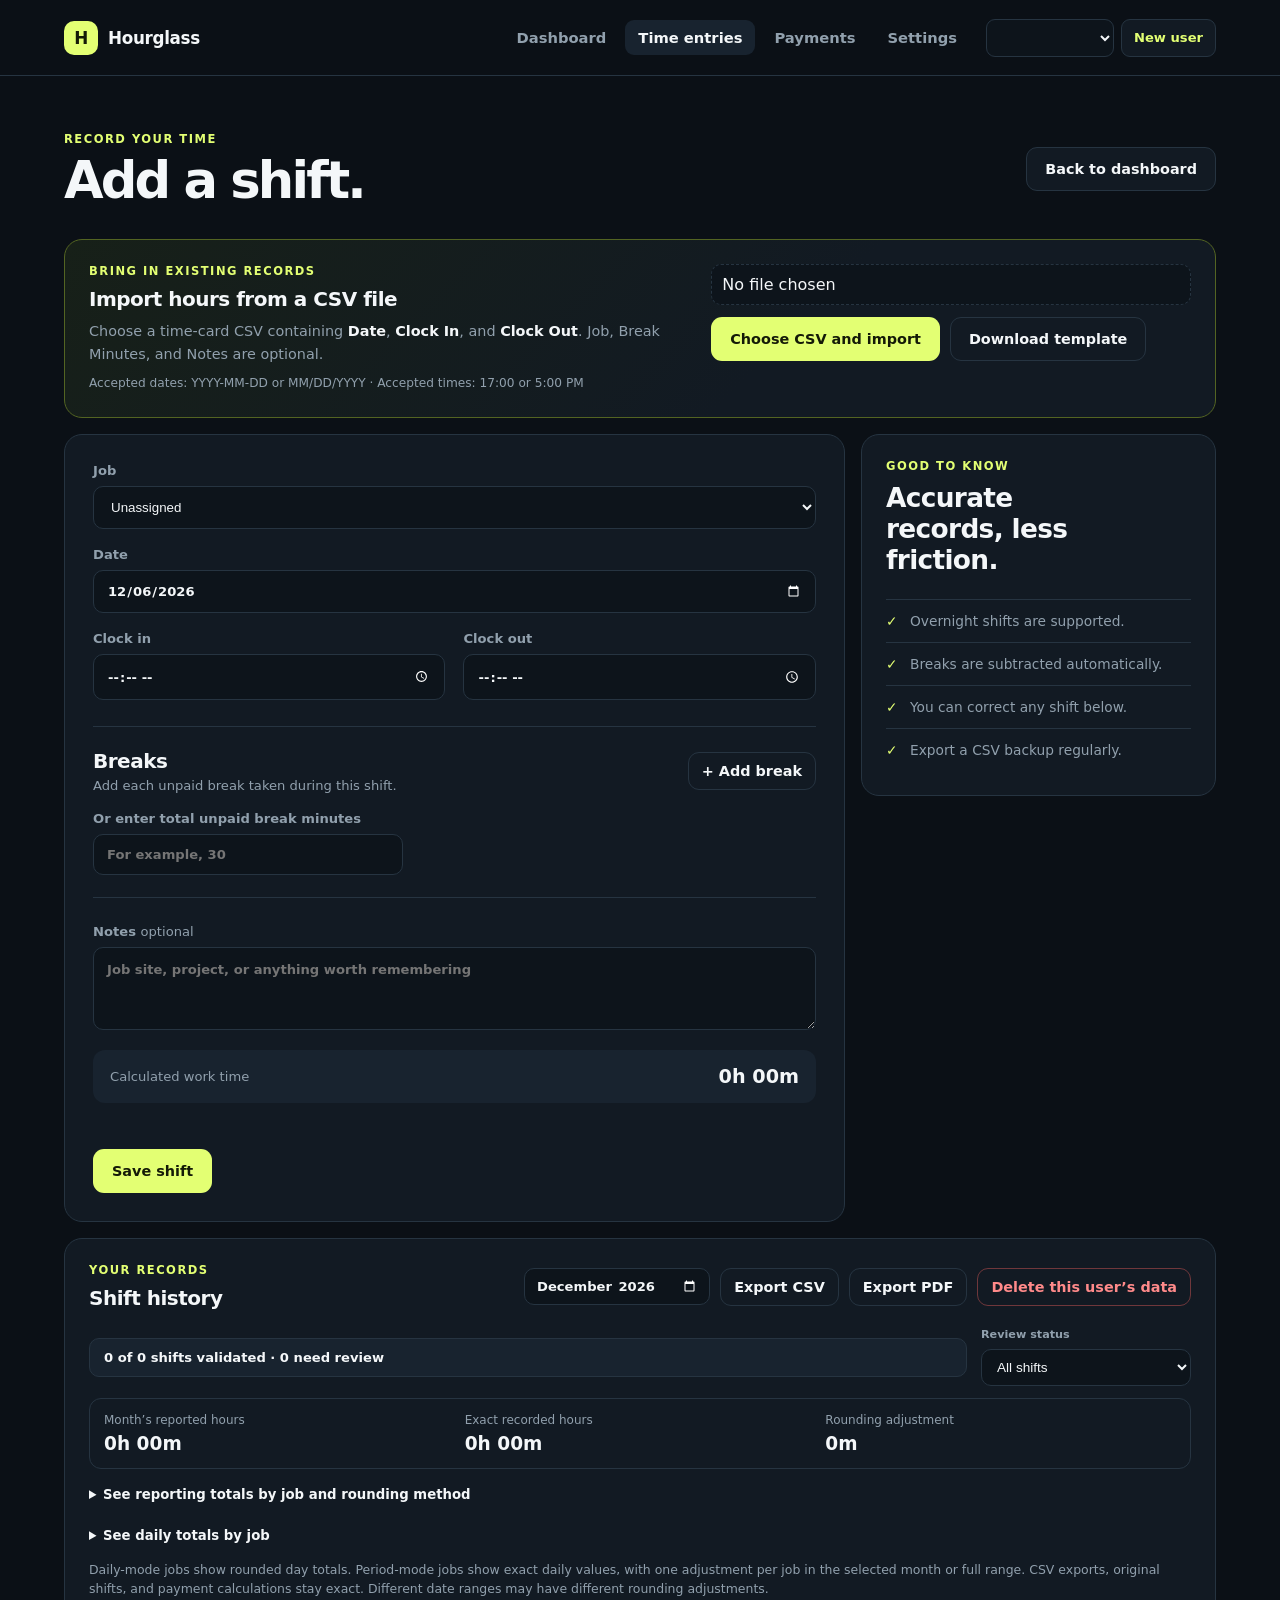
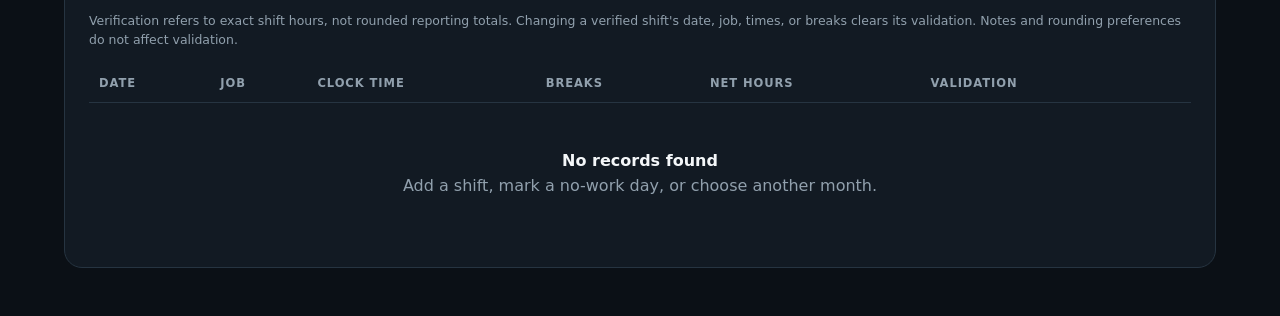
==== commit c7f5e189: "Build 38.1: Individual shift validation and calendar layout" ====
--- a/docs/entry.html
+++ b/docs/entry.html
@@ -7,7 +7,7 @@
   <meta name="referrer" content="no-referrer">
   <meta name="description" content="Record and manage work shifts and breaks.">
   <title>Hourglass — Time entries</title>
-  <link rel="stylesheet" href="styles.css?v=37">
+  <link rel="stylesheet" href="styles.css?v=38.1">
 </head>
 <body>
   <header class="site-header">
@@ -136,6 +136,17 @@
           <button class="button danger-button small" id="delete-all" type="button">Delete this user’s data</button>
         </div>
       </div>
+      <div class="validation-toolbar">
+        <div class="validation-progress" id="validation-progress" role="status" aria-live="polite">0 of 0 shifts validated</div>
+        <label class="field validation-filter-field">
+          <span>Review status</span>
+          <select id="validation-filter" aria-label="Filter shifts by validation status">
+            <option value="all">All shifts</option>
+            <option value="pending">Needs review</option>
+            <option value="verified">Validated</option>
+          </select>
+        </label>
+      </div>
       <div class="reporting-summary" id="history-reporting-summary" aria-live="polite">
         <div><span id="history-range-label">Month’s reported hours</span><strong id="history-reported-hours">0h 00m</strong></div>
         <div><span>Exact recorded hours</span><strong id="history-exact-hours">0h 00m</strong></div>
@@ -150,17 +161,18 @@
         <div id="history-daily-totals" class="daily-job-list"></div>
       </details>
       <p class="reporting-note">Daily-mode jobs show rounded day totals. Period-mode jobs show exact daily values, with one adjustment per job in the selected month or full range. CSV exports, original shifts, and payment calculations stay exact. Different date ranges may have different rounding adjustments.</p>
+      <p class="reporting-note">Verification refers to exact shift hours, not rounded reporting totals. Changing a verified shift's date, job, times, or breaks clears its validation. Notes and rounding preferences do not affect validation.</p>
       <div class="table-wrap">
         <table>
           <thead>
-            <tr><th>Date</th><th>Job</th><th>Clock time</th><th>Breaks</th><th>Net hours</th><th><span class="sr-only">Actions</span></th></tr>
+            <tr><th>Date</th><th>Job</th><th>Clock time</th><th>Breaks</th><th>Net hours</th><th>Validation</th><th><span class="sr-only">Actions</span></th></tr>
           </thead>
           <tbody id="history-body"></tbody>
         </table>
       </div>
       <div id="history-empty" class="empty-state hidden">
-        <strong>No records found</strong>
-        <span>Add a shift, mark a no-work day, or choose another month.</span>
+        <strong id="history-empty-title">No records found</strong>
+        <span id="history-empty-description">Add a shift, mark a no-work day, or choose another month.</span>
       </div>
     </section>
   </main>
@@ -218,9 +230,9 @@
   </template>
 
   <script src="daily-rounding.js?v=37"></script>
-  <script src="shared.js?v=37"></script>
+  <script src="shared.js?v=38"></script>
   <script src="profile-ui.js?v=22"></script>
-  <script src="pdf-export.js?v=37"></script>
-  <script src="entries.js?v=37"></script>
+  <script src="pdf-export.js?v=37.1"></script>
+  <script src="entries.js?v=38"></script>
 </body>
 </html>
--- a/docs/styles.css
+++ b/docs/styles.css
@@ -368,3 +368,30 @@
   .chart-job-filter { flex: 1; }
   .chart-job-filter select { max-width: none; }
 }
+
+/* Build 38 - shift-level verification */
+.validation-reminder { margin: 0 0 16px; padding: 15px 18px; border: 1px solid var(--line); border-radius: 13px; background: var(--surface); display: flex; align-items: center; justify-content: space-between; gap: 16px; }
+.validation-reminder > div { display: grid; gap: 5px; min-width: 0; }
+.validation-reminder .eyebrow { margin: 0; }
+.validation-reminder strong { color: var(--text); font-size: 1.02rem; }
+.validation-reminder span:last-child { color: var(--muted); font-size: .78rem; }
+.validation-progress { padding: 11px 14px; margin: 0 0 12px; background: var(--surface-2); border: 1px solid var(--line); border-radius: 10px; font-size: .82rem; font-weight: 750; }
+.validation-filter-field select { min-width: 150px; padding: 9px 11px; font-size: .85rem; }
+.validation-cell { min-width: 170px; }
+.shift-validation-label { display: inline-flex; align-items: center; gap: 8px; cursor: pointer; color: var(--text); font-weight: 750; font-size: .78rem; white-space: nowrap; }
+.shift-validation-label input { width: 17px; height: 17px; flex: 0 0 auto; accent-color: var(--accent); cursor: pointer; }
+.shift-validation-label span { margin: 0; font-size: .78rem; }
+.validation-timestamp { display: block; margin: 5px 0 0 25px; color: var(--muted); font-size: .69rem; line-height: 1.4; }
+@media (max-width: 560px) { .validation-reminder { flex-direction: column; align-items: stretch; } .validation-reminder .button { width: 100%; } .validation-filter-field, .validation-filter-field select { width: 100%; min-width: 0; } }
+
+/* Build 38.1: restore the pre-validation Shift History calendar toolbar layout. */
+.validation-toolbar { display: flex; flex-wrap: wrap; gap: 14px; align-items: center; justify-content: space-between; margin-bottom: 12px; }
+.validation-toolbar .validation-progress { flex: 1 1 230px; margin-bottom: 0; }
+.validation-toolbar .validation-filter-field { width: auto; flex: 0 1 210px; min-width: 170px; }
+.validation-toolbar .validation-filter-field span { font-size: .7rem; font-weight: 750; color: var(--muted); }
+.validation-toolbar .validation-filter-field select { display: block; width: 100%; min-width: 0; }
+@media (max-width: 560px) {
+  .validation-toolbar { align-items: stretch; flex-direction: column; }
+  .validation-toolbar .validation-progress { flex: 0 0 auto; }
+  .validation-toolbar .validation-filter-field { min-width: 0; flex: 0 0 auto; }
+}
